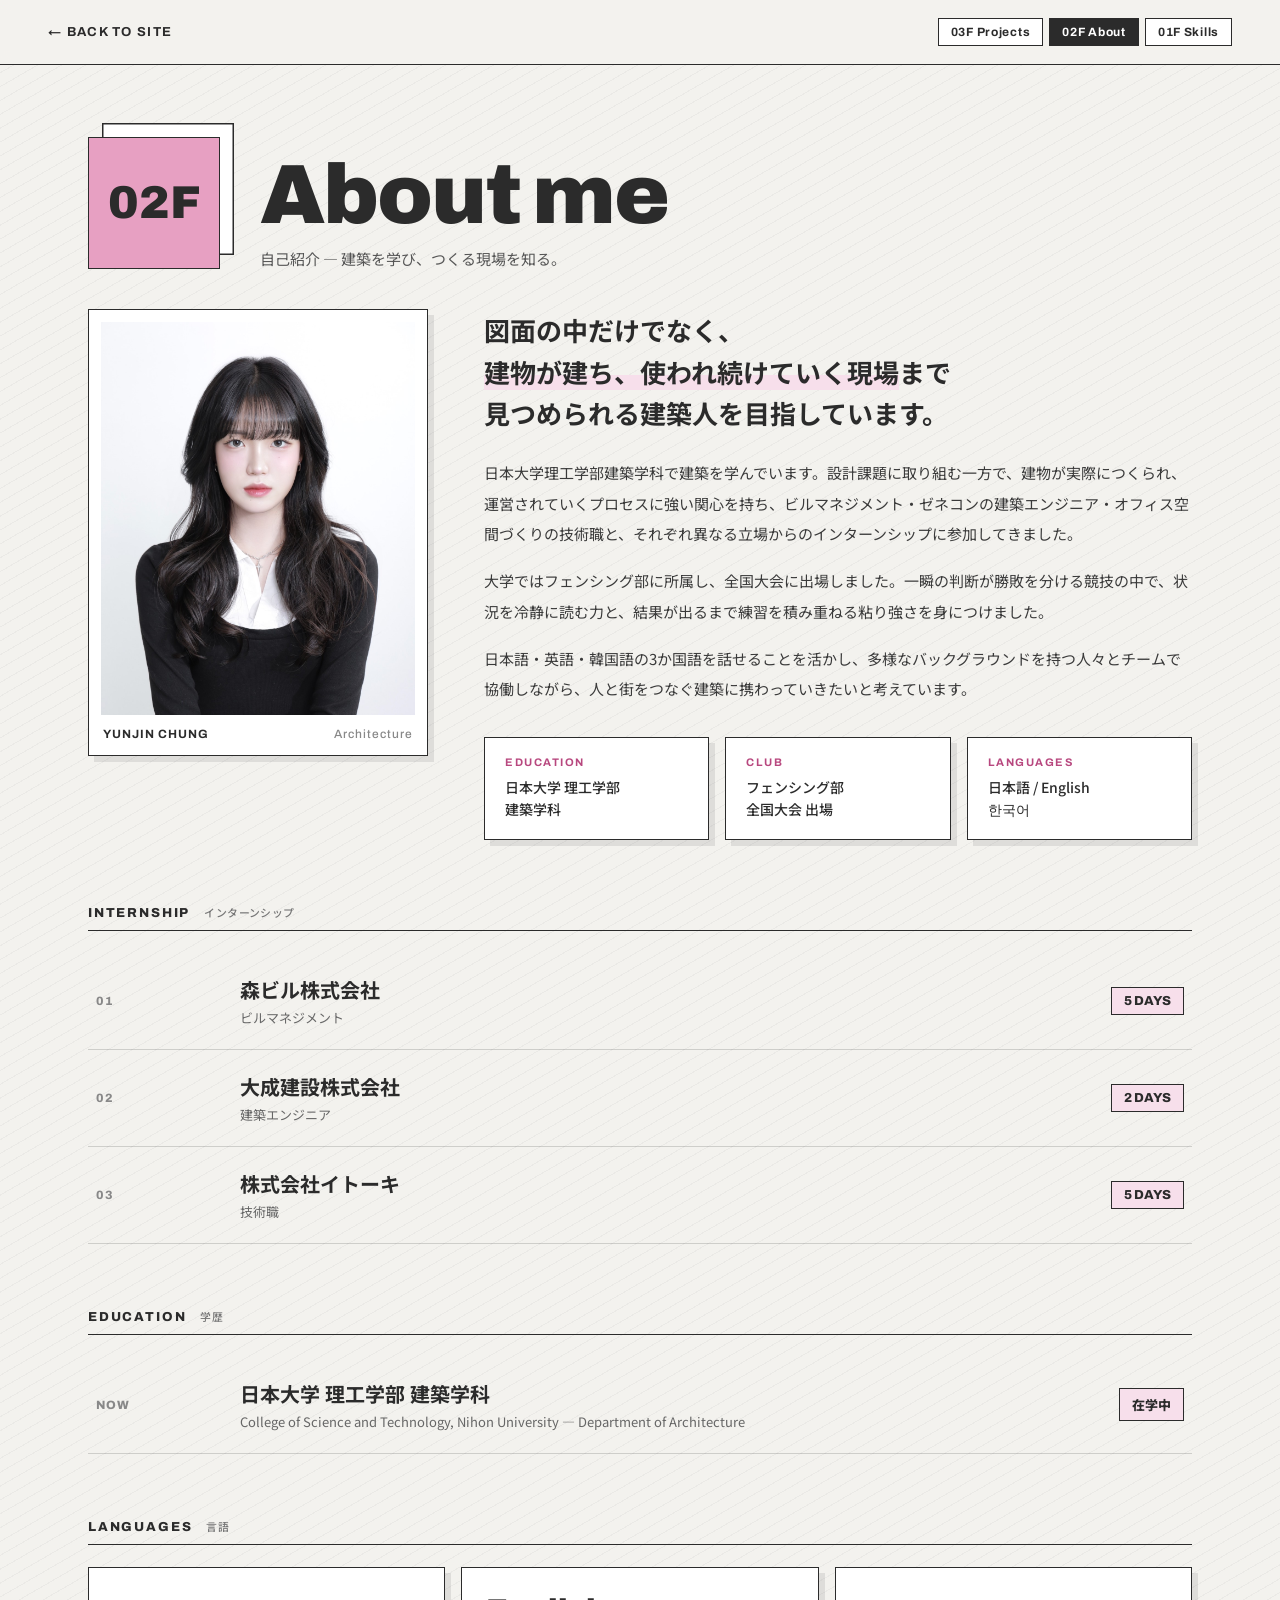
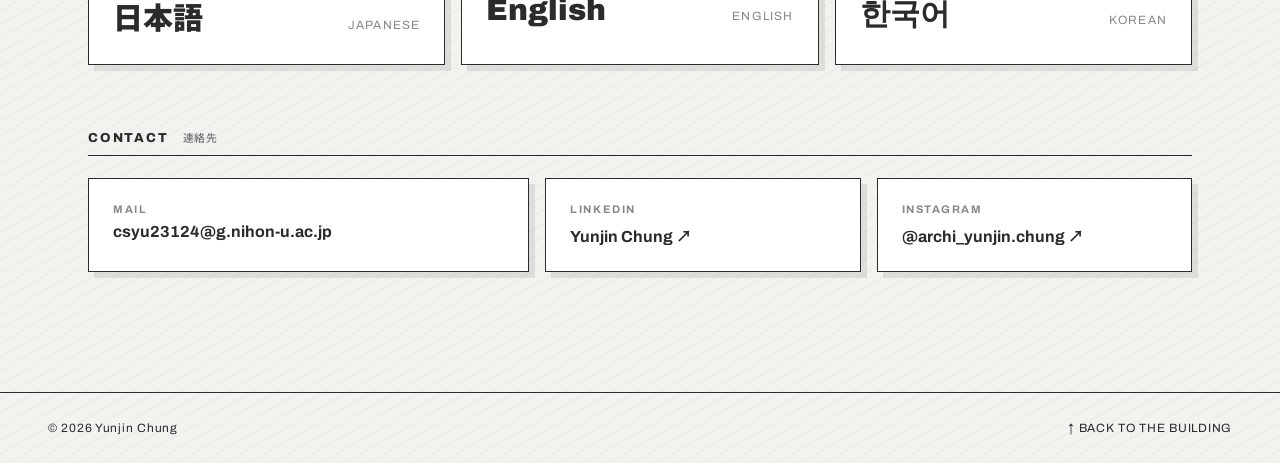
==== about.html @ f9b4b6d1 "Add portfolio website Co-Authored-By: Claude Opus 5.5 <noreply@anthropic.com>" ====
<!DOCTYPE html>
<html lang="ja">
<head>
  <meta charset="UTF-8">
  <meta name="viewport" content="width=device-width, initial-scale=1.0">
  <title>About — Yunjin Chung</title>
  <meta name="description" content="Chung Yunjin の自己紹介。日本大学 理工学部 建築学科、インターン経験（森ビル・大成建設・イトーキ）、フェンシング部、3か国語。">
  <link rel="preconnect" href="https://fonts.googleapis.com">
  <link rel="preconnect" href="https://fonts.gstatic.com" crossorigin>
  <link href="https://fonts.googleapis.com/css2?family=Archivo:wght@400;600;800;900&family=Noto+Sans+JP:wght@400;500;700&display=swap" rel="stylesheet">
  <link rel="stylesheet" href="css/sub.css">
  <style>
    .profile { display: grid; grid-template-columns: 340px 1fr; gap: 56px; align-items: start; }
    .photo { padding: 12px; }
    .photo img { width: 100%; display: block; aspect-ratio: 4 / 5; object-fit: cover; }
    .photo figcaption { display: flex; justify-content: space-between; padding: 12px 2px 2px; font-size: 12px; font-weight: 700; letter-spacing: .08em; }
    .photo figcaption span { color: #888; font-weight: 500; }

    .lead { font-family: var(--jp); font-size: 26px; font-weight: 700; line-height: 1.6; margin: 0 0 24px; }
    .lead em { font-style: normal; background: linear-gradient(transparent 60%, var(--pink-soft) 60%); }
    .body { font-family: var(--jp); font-size: 15px; line-height: 2.05; margin: 0 0 16px; color: #3a3a3a; }

    .facts { display: grid; grid-template-columns: repeat(3, 1fr); gap: 16px; margin-top: 32px; }
    .fact { padding: 18px 20px; }
    .fact b { display: block; font-size: 11px; letter-spacing: .14em; color: var(--pink-deep); margin-bottom: 8px; }
    .fact p { margin: 0; font-family: var(--jp); font-size: 14px; line-height: 1.6; font-weight: 500; }

    .timeline { list-style: none; margin: 0; padding: 0; }
    .timeline li {
      display: grid;
      grid-template-columns: 120px 1fr auto;
      gap: 24px;
      align-items: center;
      padding: 22px 8px;
      border-bottom: 1px solid var(--line);
      transition: background .2s, padding .2s;
    }
    .timeline li:hover { background: #fff; padding-left: 18px; }
    .timeline .tag { font-size: 12px; font-weight: 800; letter-spacing: .1em; color: #888; }
    .timeline h3 { margin: 0; font-family: var(--jp); font-size: 20px; font-weight: 700; }
    .timeline p { margin: 4px 0 0; font-family: var(--jp); font-size: 13px; color: #666; }
    .timeline .days { font-size: 13px; font-weight: 800; padding: 6px 12px; border: 1px solid var(--ink); background: var(--pink-soft); white-space: nowrap; }

    .langs { display: grid; grid-template-columns: repeat(3, 1fr); gap: 16px; }
    .lang { padding: 26px 24px; display: flex; justify-content: space-between; align-items: baseline; }
    .lang strong { font-size: 30px; font-weight: 900; }
    .lang span { font-size: 12px; letter-spacing: .1em; color: #888; }

    .contact { display: grid; grid-template-columns: 1.4fr 1fr 1fr; gap: 16px; }
    .contact a { padding: 24px; text-decoration: none; display: block; transition: transform .2s, background .2s; }
    .contact a:hover { transform: translate(-3px, -3px); background: var(--pink-soft); }
    .contact b { display: block; font-size: 11px; letter-spacing: .14em; color: #888; margin-bottom: 8px; }
    .contact span { font-size: 16px; font-weight: 700; word-break: break-all; }
  </style>
</head>
<body>
  <nav class="bar">
    <a class="back" href="index.html">← BACK TO SITE</a>
    <div class="floors">
      <a href="projects.html">03F Projects</a>
      <a class="on" href="about.html">02F About</a>
      <a href="skills.html">01F Skills</a>
    </div>
  </nav>

  <header class="head">
    <div class="elevator">02F</div>
    <div>
      <h1>About me</h1>
      <p>自己紹介 — 建築を学び、つくる現場を知る。</p>
    </div>
  </header>

  <main class="wrap">
    <section class="profile">
      <figure class="photo card" style="margin:0">
        <img src="assets/profile.jpg" alt="Yunjin Chung のポートレート">
        <figcaption>YUNJIN CHUNG <span>Architecture</span></figcaption>
      </figure>

      <div>
        <p class="lead">図面の中だけでなく、<br><em>建物が建ち、使われ続けていく現場</em>まで<br>見つめられる建築人を目指しています。</p>
        <p class="body">
          日本大学理工学部建築学科で建築を学んでいます。設計課題に取り組む一方で、建物が実際につくられ、運営されていくプロセスに強い関心を持ち、ビルマネジメント・ゼネコンの建築エンジニア・オフィス空間づくりの技術職と、それぞれ異なる立場からのインターンシップに参加してきました。
        </p>
        <p class="body">
          大学ではフェンシング部に所属し、全国大会に出場しました。一瞬の判断が勝敗を分ける競技の中で、状況を冷静に読む力と、結果が出るまで練習を積み重ねる粘り強さを身につけました。
        </p>
        <p class="body">
          日本語・英語・韓国語の3か国語を話せることを活かし、多様なバックグラウンドを持つ人々とチームで協働しながら、人と街をつなぐ建築に携わっていきたいと考えています。
        </p>

        <div class="facts">
          <div class="fact card"><b>EDUCATION</b><p>日本大学 理工学部<br>建築学科</p></div>
          <div class="fact card"><b>CLUB</b><p>フェンシング部<br>全国大会 出場</p></div>
          <div class="fact card"><b>LANGUAGES</b><p>日本語 / English<br>한국어</p></div>
        </div>
      </div>
    </section>

    <h2 class="section-title">INTERNSHIP <small>インターンシップ</small></h2>
    <ol class="timeline">
      <li>
        <span class="tag">01</span>
        <div><h3>森ビル株式会社</h3><p>ビルマネジメント</p></div>
        <span class="days">5 DAYS</span>
      </li>
      <li>
        <span class="tag">02</span>
        <div><h3>大成建設株式会社</h3><p>建築エンジニア</p></div>
        <span class="days">2 DAYS</span>
      </li>
      <li>
        <span class="tag">03</span>
        <div><h3>株式会社イトーキ</h3><p>技術職</p></div>
        <span class="days">5 DAYS</span>
      </li>
    </ol>

    <h2 class="section-title">EDUCATION <small>学歴</small></h2>
    <ol class="timeline">
      <li>
        <span class="tag">NOW</span>
        <div><h3>日本大学 理工学部 建築学科</h3><p>College of Science and Technology, Nihon University — Department of Architecture</p></div>
        <span class="days">在学中</span>
      </li>
    </ol>

    <h2 class="section-title">LANGUAGES <small>言語</small></h2>
    <div class="langs">
      <div class="lang card"><strong>日本語</strong><span>JAPANESE</span></div>
      <div class="lang card"><strong>English</strong><span>ENGLISH</span></div>
      <div class="lang card"><strong>한국어</strong><span>KOREAN</span></div>
    </div>

    <h2 class="section-title">CONTACT <small>連絡先</small></h2>
    <div class="contact">
      <a class="card" href="mailto:csyu23124@g.nihon-u.ac.jp"><b>MAIL</b><span>csyu23124@g.nihon-u.ac.jp</span></a>
      <a class="card" href="https://www.linkedin.com/in/yunjin-chung-062601381/" target="_blank" rel="noopener"><b>LINKEDIN</b><span>Yunjin Chung ↗</span></a>
      <a class="card" href="https://www.instagram.com/archi_yunjin.chung" target="_blank" rel="noopener"><b>INSTAGRAM</b><span>@archi_yunjin.chung ↗</span></a>
    </div>
  </main>

  <footer class="footer">
    <span>© 2026 Yunjin Chung</span>
    <a href="index.html">↑ BACK TO THE BUILDING</a>
  </footer>
</body>
</html>
---- css/sub.css ----
:root {
  --ink: #2b2b2b;
  --paper: #f3f2ee;
  --pink: #e7a0c2;
  --pink-soft: #f7dfeb;
  --pink-deep: #b8487f;
  --teal: #5f9e8f;
  --line: rgba(43,43,43,.18);
  --sans: "Archivo", "Noto Sans JP", system-ui, sans-serif;
  --jp: "Noto Sans JP", "Archivo", system-ui, sans-serif;
}

* { box-sizing: border-box; }

body {
  margin: 0;
  background:
    repeating-linear-gradient(-30deg, transparent 0 11px, rgba(0,0,0,.035) 11px 12px),
    var(--paper);
  color: var(--ink);
  font-family: var(--sans);
  animation: enter .6s cubic-bezier(.2,.7,.2,1) both;
}
@keyframes enter { from { opacity: 0; transform: translateY(14px); } }

a { color: inherit; }

/* ───────── header ───────── */
.bar {
  position: sticky;
  top: 0;
  z-index: 10;
  display: flex;
  align-items: center;
  justify-content: space-between;
  padding: 18px 48px;
  background: rgba(243,242,238,.92);
  backdrop-filter: blur(6px);
  border-bottom: 1px solid var(--ink);
}
.back {
  text-decoration: none;
  font-weight: 700;
  font-size: 13px;
  letter-spacing: .1em;
  display: inline-flex;
  gap: 10px;
  align-items: center;
}
.back:hover { color: var(--pink-deep); }
.floors { display: flex; gap: 6px; }
.floors a {
  text-decoration: none;
  font-size: 12px;
  font-weight: 700;
  letter-spacing: .06em;
  padding: 6px 12px;
  border: 1px solid var(--ink);
  background: #fff;
}
.floors a:hover { background: var(--pink-soft); }
.floors a.on { background: var(--ink); color: #fff; }

/* ───────── page head ───────── */
.head {
  max-width: 1200px;
  margin: 0 auto;
  padding: 72px 48px 40px;
  display: grid;
  grid-template-columns: auto 1fr;
  gap: 40px;
  align-items: end;
}
.elevator {
  width: 132px;
  height: 132px;
  position: relative;
  border: 1.5px solid var(--ink);
  background: var(--pink);
  display: grid;
  place-items: center;
  font-size: 46px;
  font-weight: 900;
  box-shadow: 14px -14px 0 -1.5px #fff, 14px -14px 0 0 var(--ink);
}
.head h1 { margin: 0; font-size: 84px; line-height: .9; font-weight: 900; letter-spacing: -.025em; }
.head p { margin: 14px 0 0; font-family: var(--jp); font-size: 15px; color: #555; }

.wrap { max-width: 1200px; margin: 0 auto; padding: 0 48px 120px; }

.section-title {
  display: flex;
  align-items: baseline;
  gap: 14px;
  margin: 64px 0 22px;
  padding-bottom: 10px;
  border-bottom: 1px solid var(--ink);
  font-size: 13px;
  font-weight: 800;
  letter-spacing: .14em;
}
.section-title small { font-family: var(--jp); font-weight: 500; letter-spacing: .04em; color: #777; }

.card {
  background: #fff;
  border: 1px solid var(--ink);
  box-shadow: 6px 6px 0 rgba(43,43,43,.1);
}

.placeholder {
  border: 1.5px dashed #b9b2a6;
  background:
    repeating-linear-gradient(45deg, transparent 0 8px, rgba(0,0,0,.035) 8px 9px),
    #faf9f6;
  display: grid;
  place-items: center;
  color: #9a9286;
  font-size: 12px;
  letter-spacing: .12em;
  font-weight: 600;
  text-align: center;
  font-family: var(--sans);
}

.footer {
  border-top: 1px solid var(--ink);
  padding: 28px 48px;
  display: flex;
  justify-content: space-between;
  font-size: 12px;
  letter-spacing: .06em;
}
.footer a { text-decoration: none; }
.footer a:hover { color: var(--pink-deep); }
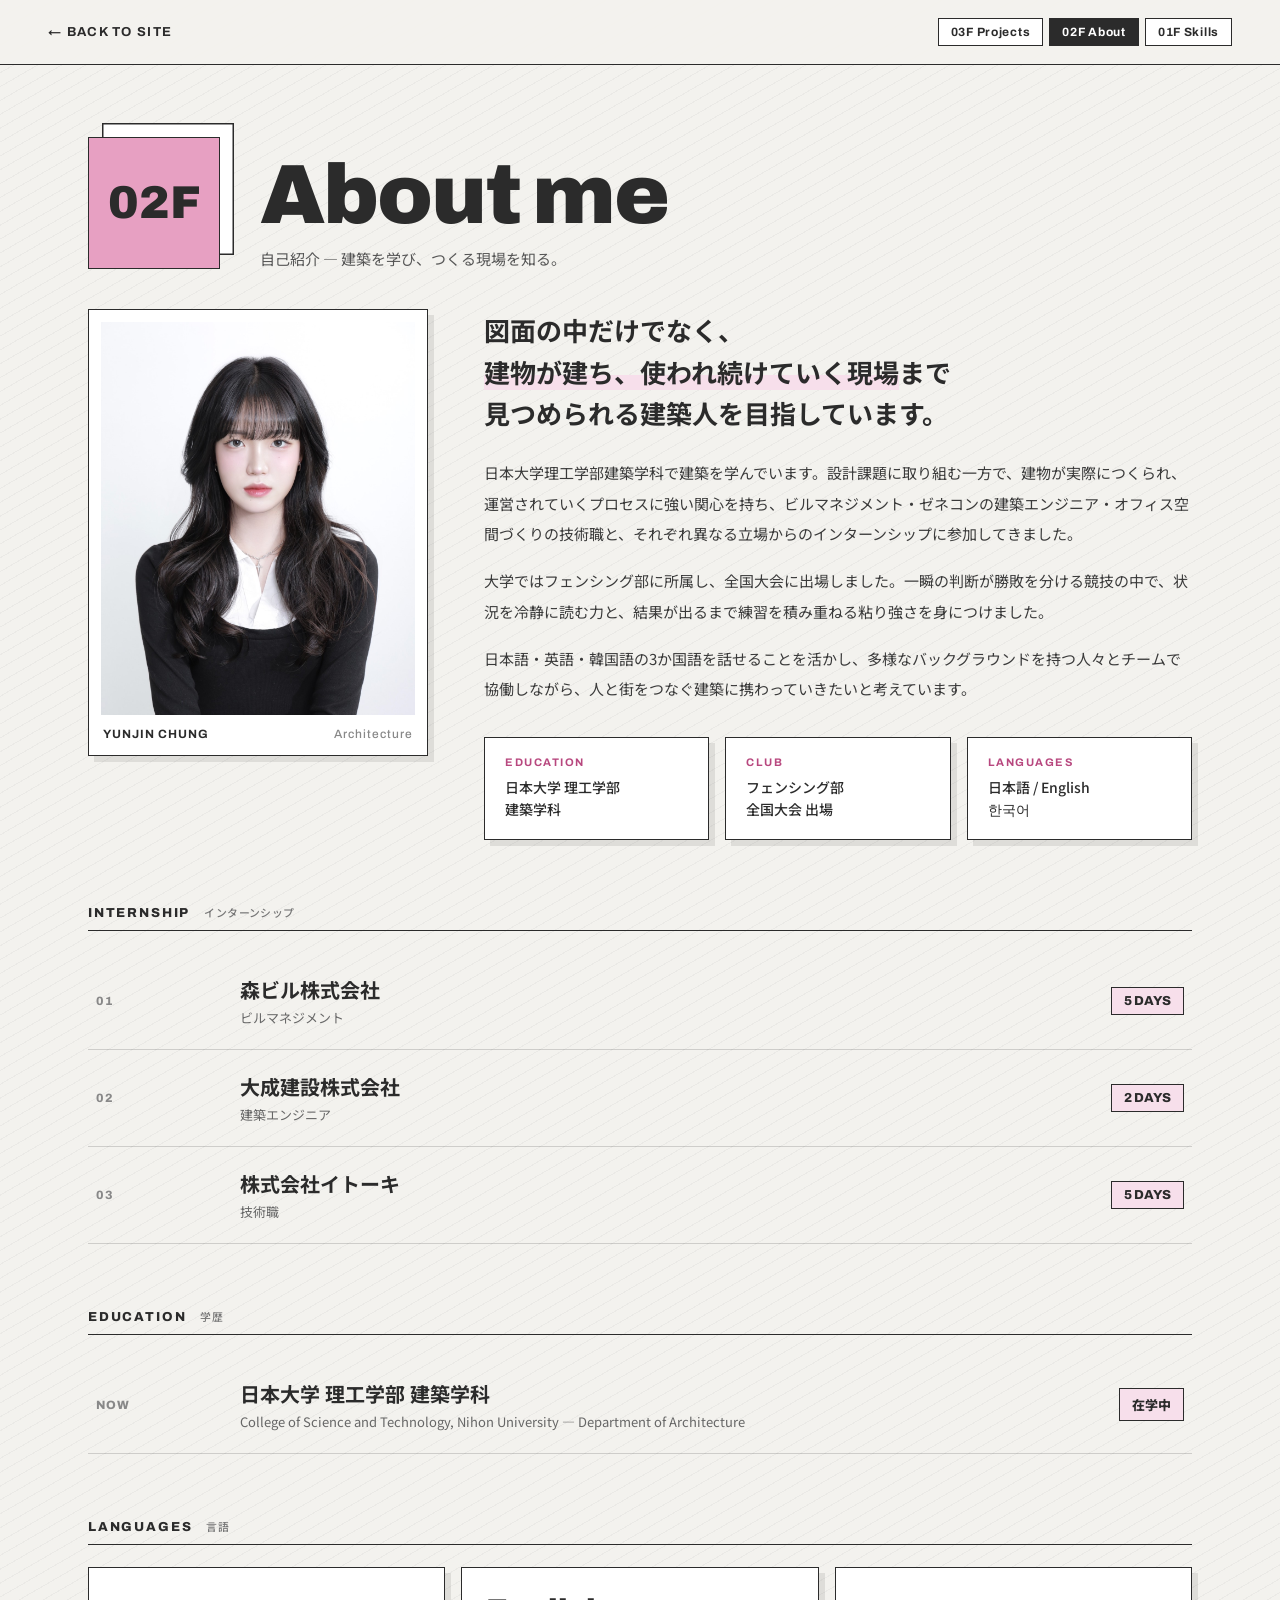
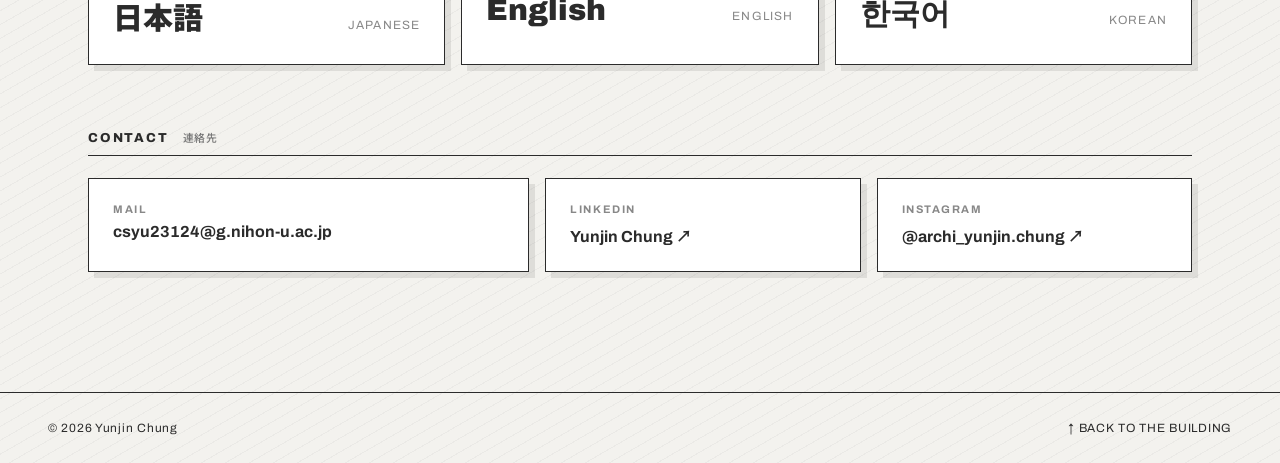
==== commit f6741e54: "Make the site work on phones Co-Authored-By: Claude Opus 5.5 <noreply@anthropic.com>" ====
--- a/about.html
+++ b/about.html
@@ -51,6 +51,20 @@
     .contact a:hover { transform: translate(-3px, -3px); background: var(--pink-soft); }
     .contact b { display: block; font-size: 11px; letter-spacing: .14em; color: #888; margin-bottom: 8px; }
     .contact span { font-size: 16px; font-weight: 700; word-break: break-all; }
+
+    @media (max-width: 760px) {
+      .profile { grid-template-columns: 1fr; gap: 28px; }
+      .photo { max-width: 320px; }
+      .lead { font-size: 20px; }
+      .lead br { display: none; }
+      .body { font-size: 14px; line-height: 1.95; }
+      .facts, .langs, .contact { grid-template-columns: 1fr; gap: 12px; }
+      .timeline li { grid-template-columns: 34px 1fr; gap: 6px 14px; padding: 16px 4px; }
+      .timeline li:hover { padding-left: 4px; }
+      .timeline .days { grid-column: 2; justify-self: start; }
+      .timeline h3 { font-size: 17px; }
+      .lang strong { font-size: 24px; }
+    }
   </style>
 </head>
 <body>
--- a/css/sub.css
+++ b/css/sub.css
@@ -132,3 +132,23 @@
 }
 .footer a { text-decoration: none; }
 .footer a:hover { color: var(--pink-deep); }
+
+img { max-width: 100%; }
+
+/* ───────── phones ───────── */
+@media (max-width: 760px) {
+  .bar { flex-wrap: wrap; gap: 10px; padding: 12px 16px; }
+  .back { font-size: 12px; }
+  .floors { width: 100%; }
+  .floors a { flex: 1; text-align: center; padding: 8px 4px; font-size: 11px; }
+
+  .head { grid-template-columns: 1fr; gap: 18px; padding: 36px 16px 24px; }
+  .elevator { width: 72px; height: 72px; font-size: 26px; box-shadow: 8px -8px 0 -1.5px #fff, 8px -8px 0 0 var(--ink); }
+  .head h1 { font-size: 44px; }
+  .head p { font-size: 13px; }
+
+  .wrap { padding: 0 16px 72px; }
+  .section-title { margin: 44px 0 16px; flex-wrap: wrap; gap: 6px 12px; }
+
+  .footer { flex-direction: column; gap: 10px; padding: 22px 16px; }
+}
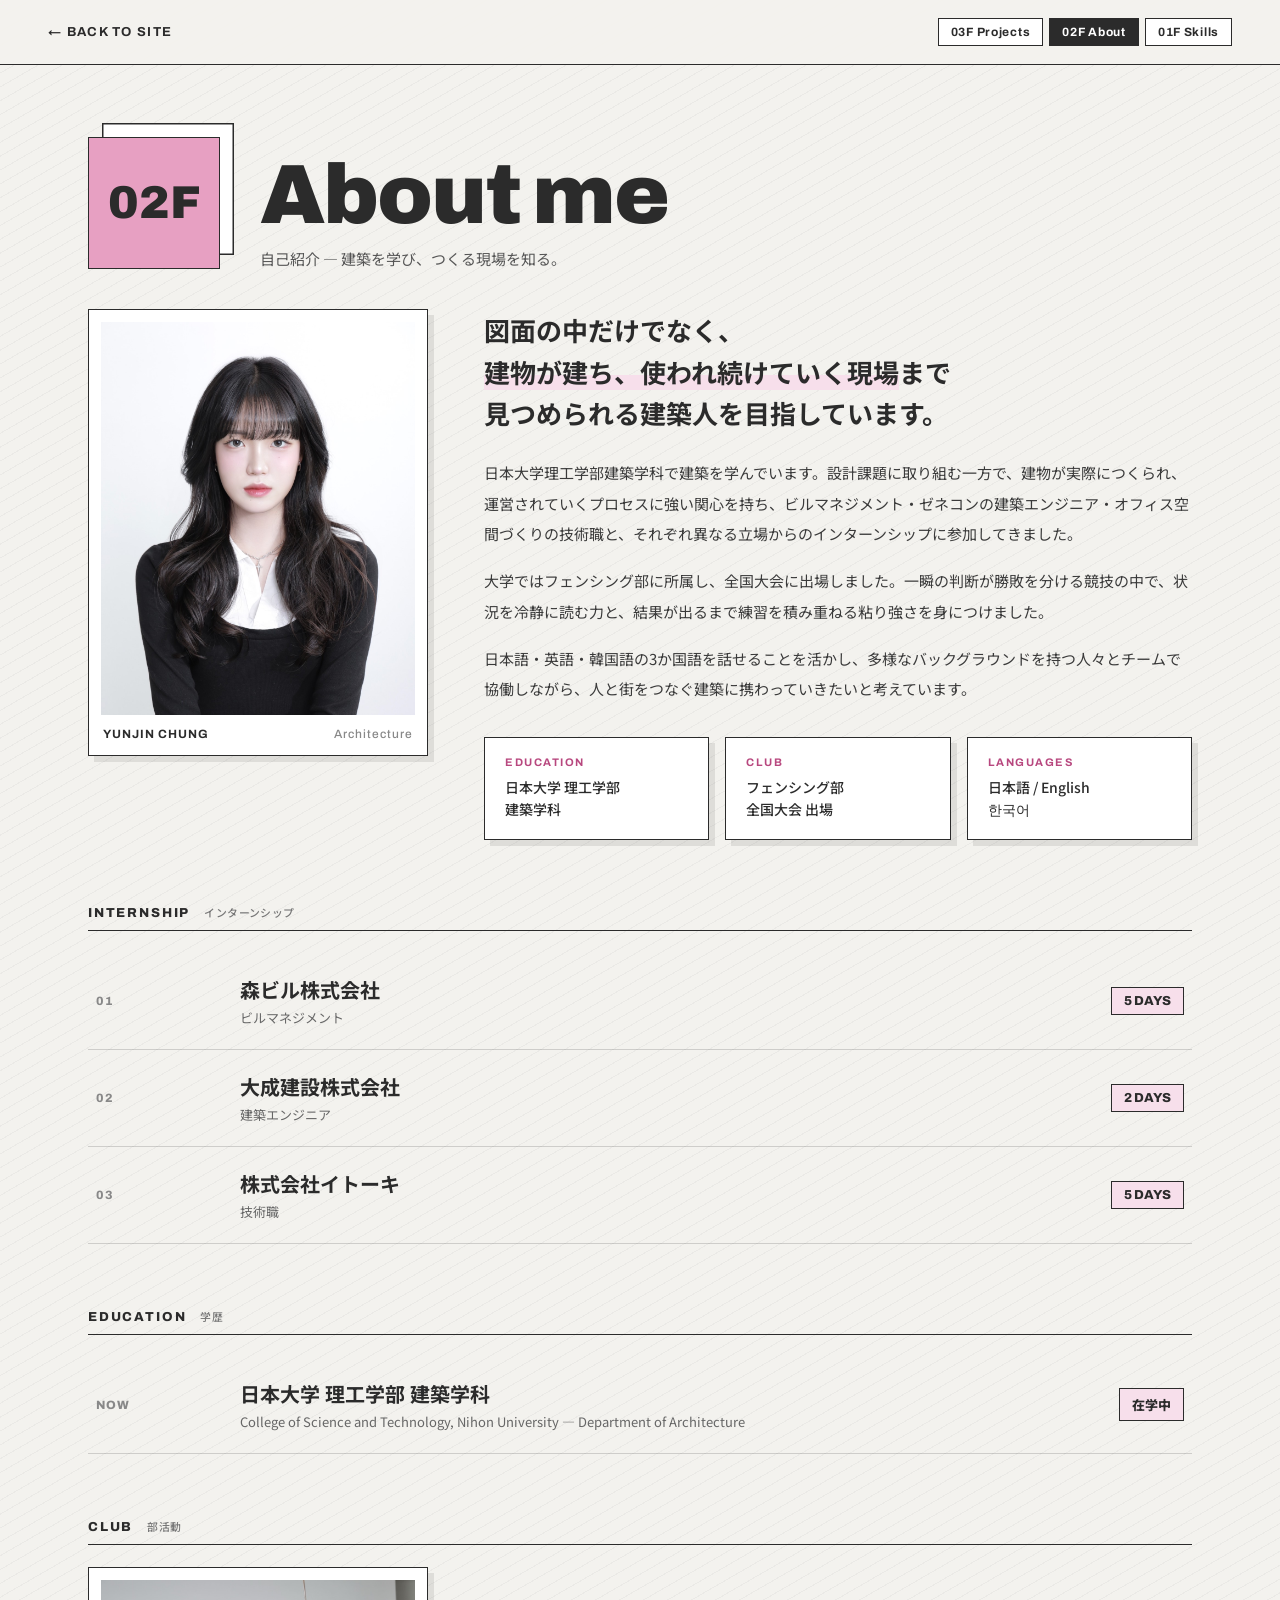
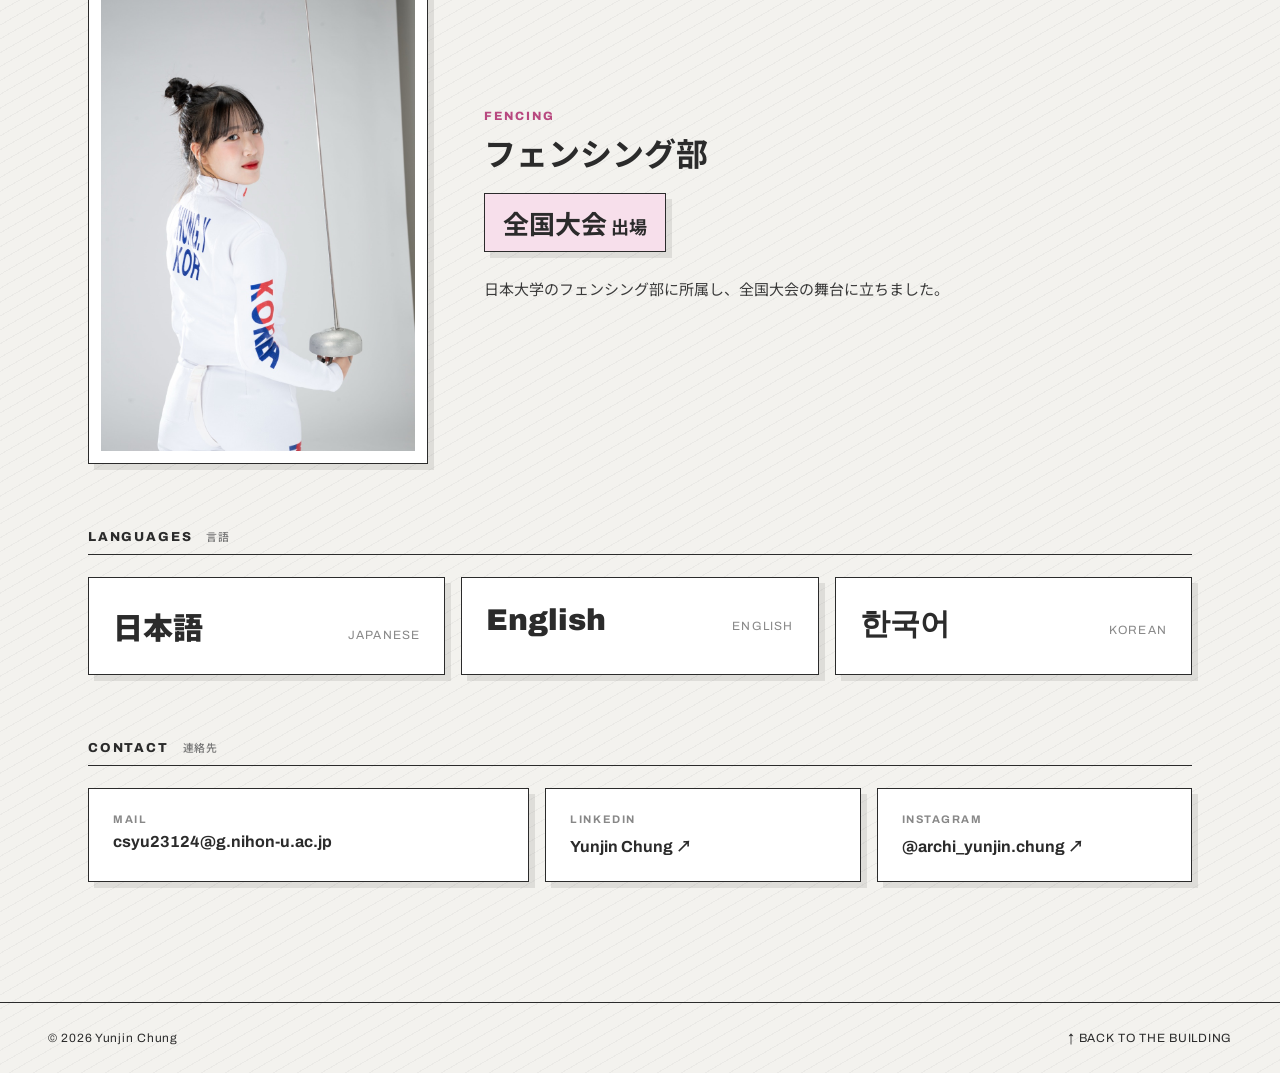
==== commit fb2c1e87: "Add fencing club section with photo to About page Co-Authored-By: Claude Opus 5.5 <noreply@anthropic" ====
--- a/about.html
+++ b/about.html
@@ -8,7 +8,7 @@
   <link rel="preconnect" href="https://fonts.googleapis.com">
   <link rel="preconnect" href="https://fonts.gstatic.com" crossorigin>
   <link href="https://fonts.googleapis.com/css2?family=Archivo:wght@400;600;800;900&family=Noto+Sans+JP:wght@400;500;700&display=swap" rel="stylesheet">
-  <link rel="stylesheet" href="css/sub.css">
+  <link rel="stylesheet" href="css/sub.css?v=2">
   <style>
     .profile { display: grid; grid-template-columns: 340px 1fr; gap: 56px; align-items: start; }
     .photo { padding: 12px; }
@@ -52,7 +52,28 @@
     .contact b { display: block; font-size: 11px; letter-spacing: .14em; color: #888; margin-bottom: 8px; }
     .contact span { font-size: 16px; font-weight: 700; word-break: break-all; }
 
+    .club { display: grid; grid-template-columns: 340px 1fr; gap: 56px; align-items: center; }
+    .club-photo { margin: 0; padding: 12px; }
+    .club-photo img { width: 100%; display: block; aspect-ratio: 2 / 3; object-fit: cover; }
+    .club-tag { margin: 0; font-size: 12px; font-weight: 800; letter-spacing: .16em; color: var(--pink-deep); }
+    .club-text h3 { margin: 6px 0 18px; font-family: var(--jp); font-size: 32px; }
+    .club-stat {
+      display: inline-block;
+      margin: 0 0 22px;
+      padding: 10px 18px;
+      border: 1.5px solid var(--ink);
+      background: var(--pink-soft);
+      font-family: var(--jp);
+      font-size: 18px;
+      font-weight: 700;
+      box-shadow: 6px 6px 0 rgba(43,43,43,.1);
+    }
+    .club-stat b { font-size: 26px; }
+
     @media (max-width: 760px) {
+      .club { grid-template-columns: 1fr; gap: 24px; }
+      .club-photo { max-width: 320px; }
+      .club-text h3 { font-size: 26px; margin-bottom: 14px; }
       .profile { grid-template-columns: 1fr; gap: 28px; }
       .photo { max-width: 320px; }
       .lead { font-size: 20px; }
@@ -140,6 +161,19 @@
       </li>
     </ol>
 
+    <h2 class="section-title">CLUB <small>部活動</small></h2>
+    <section class="club">
+      <figure class="club-photo card">
+        <img src="assets/fencing.jpg" alt="フェンシングのユニフォームを着た Yunjin Chung" loading="lazy">
+      </figure>
+      <div class="club-text">
+        <p class="club-tag">FENCING</p>
+        <h3>フェンシング部</h3>
+        <p class="club-stat"><b>全国大会</b> 出場</p>
+        <p class="body">日本大学のフェンシング部に所属し、全国大会の舞台に立ちました。</p>
+      </div>
+    </section>
+
     <h2 class="section-title">LANGUAGES <small>言語</small></h2>
     <div class="langs">
       <div class="lang card"><strong>日本語</strong><span>JAPANESE</span></div>
